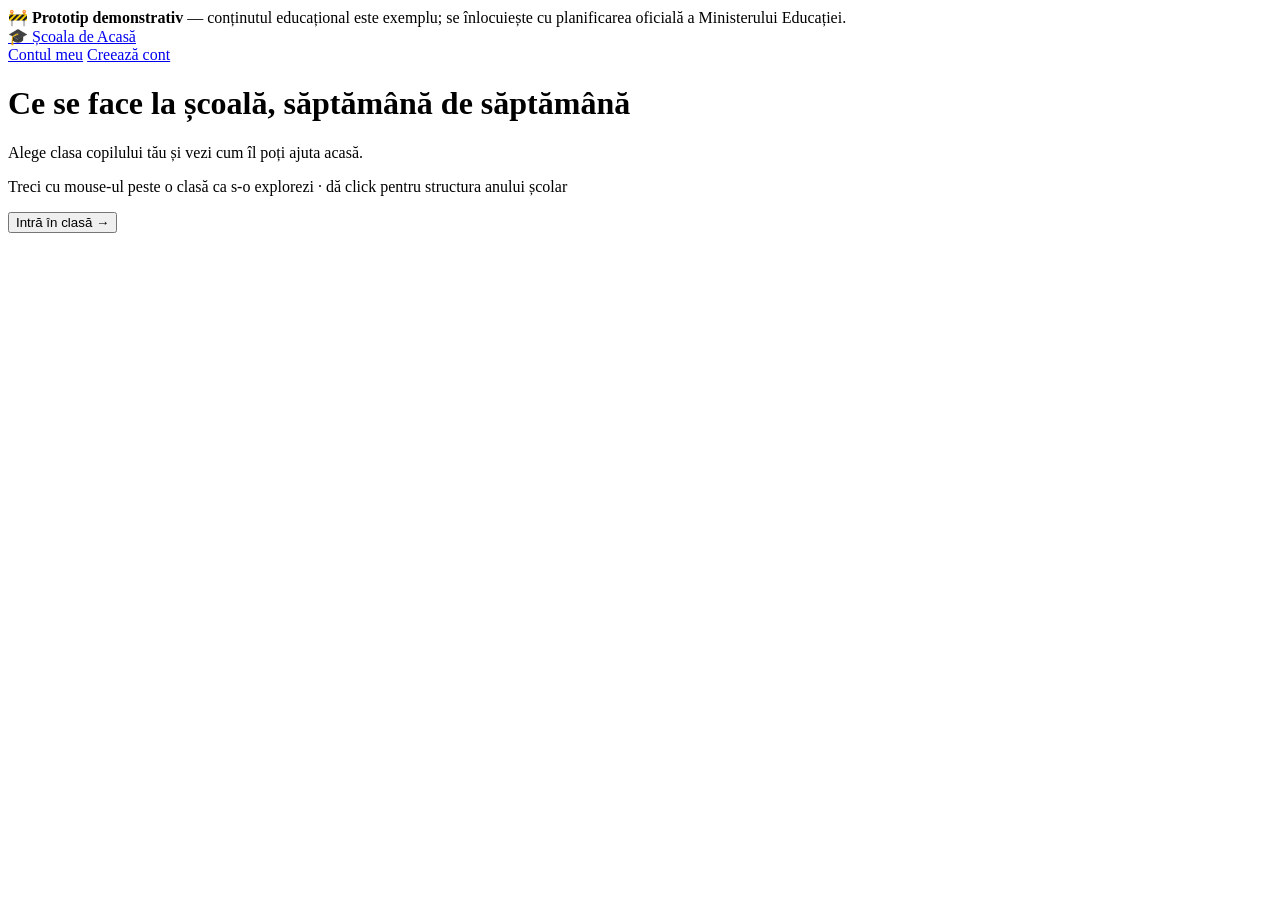
==== index.html @ e84806fa "Prototip demonstrativ: home (5 clase + animație hover), pagini de clasă și autentificare" ====
<!DOCTYPE html>
<html lang="ro">
<head>
  <meta charset="UTF-8" />
  <meta name="viewport" content="width=device-width, initial-scale=1.0" />
  <title>Școala de Acasă — alege clasa copilului tău</title>
  <link rel="preconnect" href="https://fonts.googleapis.com" />
  <link rel="preconnect" href="https://fonts.gstatic.com" crossorigin />
  <link href="https://fonts.googleapis.com/css2?family=Nunito:wght@700;800;900&family=Inter:wght@400;500;600;700&display=swap" rel="stylesheet" />
  <link rel="stylesheet" href="css/style.css" />
</head>
<body>
  <div class="demo-ribbon">🚧 <b>Prototip demonstrativ</b> — conținutul educațional este exemplu; se înlocuiește cu planificarea oficială a Ministerului Educației.</div>

  <div class="site-home">
    <header class="topbar">
      <a class="brand" href="index.html">
        <span class="mark">🎓</span>
        <span>Școala de Acasă</span>
      </a>
      <div class="actions">
        <a class="btn btn-ghost" href="autentificare.html">Contul meu</a>
        <a class="btn btn-primary" href="autentificare.html">Creează cont</a>
      </div>
    </header>

    <div class="heading">
      <h1>Ce se face la școală, săptămână de săptămână</h1>
      <p>Alege clasa copilului tău și vezi cum îl poți ajuta acasă.</p>
    </div>

    <main class="cards" id="cards">
      <!-- cardurile sunt generate din data.js -->
    </main>

    <p class="footnote">Treci cu mouse-ul peste o clasă ca s-o explorezi · dă click pentru structura anului școlar</p>
  </div>

  <!-- Stratul expandat (morph) -->
  <div class="stage" id="stage">
    <div class="s-emoji" id="s-emoji"></div>
    <div class="s-num" id="s-num"></div>
    <p class="s-desc" id="s-desc"></p>
    <button class="s-cta" id="s-cta">Intră în clasă →</button>
  </div>

  <script src="js/data.js"></script>
  <script src="js/home.js"></script>
</body>
</html>
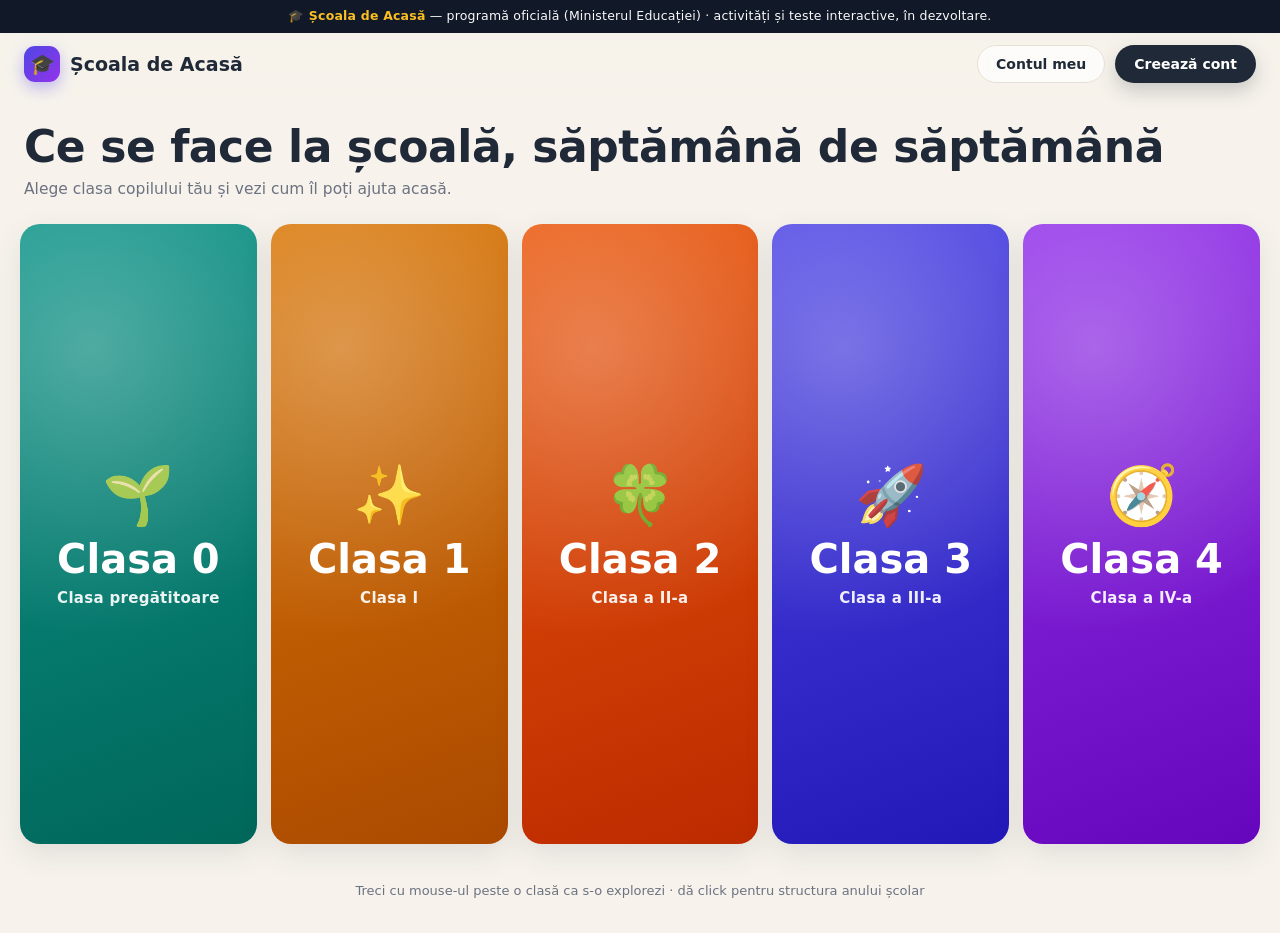
==== commit b90f1a4d: "Adaug activitatea „intrus" și actualizez benzile informative" ====
--- a/index.html
+++ b/index.html
@@ -10,7 +10,7 @@
   <link rel="stylesheet" href="css/style.css" />
 </head>
 <body>
-  <div class="demo-ribbon">🚧 <b>Prototip demonstrativ</b> — conținutul educațional este exemplu; se înlocuiește cu planificarea oficială a Ministerului Educației.</div>
+  <div class="demo-ribbon">🎓 <b>Școala de Acasă</b> — programă oficială (Ministerul Educației) · activități și teste interactive, în dezvoltare.</div>
 
   <div class="site-home">
     <header class="topbar">
--- a/css/style.css
+++ b/css/style.css
@@ -0,0 +1,841 @@
+/* ============================================================
+   Școala de Acasă — stiluri globale (prototip demonstrativ)
+   ============================================================ */
+
+:root {
+  --paper: #f7f3ec;
+  --ink: #1f2937;
+  --muted: #6b7280;
+  --line: #e7e0d4;
+  --radius: 20px;
+  --ease: cubic-bezier(0.22, 1, 0.36, 1);
+  --font-title: 'Nunito', system-ui, sans-serif;
+  --font-body: 'Inter', system-ui, sans-serif;
+}
+
+* { box-sizing: border-box; }
+
+html, body {
+  margin: 0;
+  padding: 0;
+  height: 100%;
+}
+
+body {
+  font-family: var(--font-body);
+  background: var(--paper);
+  color: var(--ink);
+  -webkit-font-smoothing: antialiased;
+  text-rendering: optimizeLegibility;
+}
+
+a { color: inherit; text-decoration: none; }
+button { font-family: inherit; cursor: pointer; }
+
+h1, h2, h3, h4 {
+  font-family: var(--font-title);
+  font-weight: 800;
+  letter-spacing: -0.01em;
+  margin: 0;
+}
+
+/* Banda demo */
+.demo-ribbon {
+  position: relative;
+  z-index: 10;
+  background: #111827;
+  color: #f9fafb;
+  text-align: center;
+  font-size: 12.5px;
+  padding: 7px 14px;
+  letter-spacing: 0.2px;
+  line-height: 1.5;
+}
+.demo-ribbon b { color: #fbbf24; }
+
+/* Topbar */
+.topbar {
+  position: sticky;
+  top: 0;
+  z-index: 90;
+  display: flex;
+  align-items: center;
+  justify-content: space-between;
+  padding: 12px 24px;
+  pointer-events: none;
+  background: rgba(247, 243, 236, 0.9);
+  backdrop-filter: blur(8px);
+}
+.brand {
+  display: flex;
+  align-items: center;
+  gap: 10px;
+  font-family: var(--font-title);
+  font-weight: 800;
+  font-size: 19px;
+  pointer-events: auto;
+}
+.brand .mark {
+  width: 36px; height: 36px;
+  border-radius: 11px;
+  background: linear-gradient(135deg, #4f46e5, #9333ea);
+  display: grid; place-items: center;
+  font-size: 20px;
+  color: #fff;
+  box-shadow: 0 6px 16px rgba(79,70,229,0.35);
+}
+.topbar .actions {
+  pointer-events: auto;
+  display: flex;
+  gap: 10px;
+  align-items: center;
+}
+.btn {
+  display: inline-flex;
+  align-items: center;
+  gap: 8px;
+  border-radius: 999px;
+  padding: 10px 18px;
+  font-weight: 700;
+  font-size: 14px;
+  border: 1px solid transparent;
+  transition: transform .15s var(--ease), box-shadow .15s var(--ease), background .15s;
+}
+.btn:active { transform: translateY(1px) scale(.99); }
+.btn-primary {
+  background: #1f2937;
+  color: #fff;
+  box-shadow: 0 8px 20px rgba(31,41,55,0.22);
+}
+.btn-primary:hover { background: #111827; }
+.btn-ghost {
+  background: rgba(255,255,255,0.7);
+  color: var(--ink);
+  border-color: var(--line);
+  backdrop-filter: blur(8px);
+}
+.btn-ghost:hover { background: #fff; }
+
+/* ============================================================
+   HOME
+   ============================================================ */
+.site-home {
+  min-height: 100vh;
+  display: flex;
+  flex-direction: column;
+}
+.heading {
+  padding: 26px 24px 14px;
+  pointer-events: none;
+}
+.heading h1 { font-size: clamp(26px, 4vw, 44px); }
+.heading p { color: var(--muted); margin: 8px 0 0; font-size: 15.5px; }
+
+.cards {
+  position: relative;
+  flex: 1;
+  display: flex;
+  gap: 14px;
+  padding: 12px 20px 20px;
+  min-height: 0;
+}
+.card {
+  position: relative;
+  flex: 1 1 0;
+  min-width: 0;
+  border-radius: var(--radius);
+  overflow: hidden;
+  cursor: pointer;
+  display: flex;
+  flex-direction: column;
+  align-items: center;
+  justify-content: center;
+  gap: 10px;
+  color: #fff;
+  transition: transform .4s var(--ease), opacity .4s var(--ease), box-shadow .4s var(--ease);
+  box-shadow: 0 10px 30px rgba(31,41,55,0.10);
+  user-select: none;
+}
+.card .c-emoji { font-size: clamp(34px, 5vw, 58px); transition: transform .4s var(--ease); }
+.card .c-num {
+  font-family: var(--font-title);
+  font-weight: 800;
+  font-size: clamp(22px, 3.4vw, 40px);
+  line-height: 1;
+}
+.card .c-name {
+  font-size: clamp(12px, 1.4vw, 15px);
+  font-weight: 700;
+  opacity: 0.92;
+  letter-spacing: 0.3px;
+}
+.card:hover { transform: translateY(-6px); box-shadow: 0 18px 44px rgba(31,41,55,0.2); }
+.card:hover .c-emoji { transform: scale(1.12); }
+.card.dim { opacity: 0; transform: scale(0.96); }
+.card.picked { z-index: 40; }
+
+/* Fundal texturat subtil pe carduri */
+.card::after {
+  content: "";
+  position: absolute; inset: 0;
+  background: radial-gradient(circle at 30% 20%, rgba(255,255,255,0.28), transparent 55%);
+  pointer-events: none;
+}
+
+/* Stratul "expandat" (morph) */
+.stage {
+  position: fixed;
+  z-index: 60;
+  border-radius: var(--radius);
+  overflow: hidden;
+  color: #fff;
+  display: flex;
+  flex-direction: column;
+  align-items: center;
+  justify-content: center;
+  text-align: center;
+  gap: 14px;
+  padding: 32px;
+  opacity: 0;
+  pointer-events: none;
+  box-shadow: 0 30px 80px rgba(31,41,55,0.35);
+}
+.stage.on { opacity: 1; }
+.stage .s-emoji { font-size: clamp(60px, 10vw, 120px); animation: float 3s ease-in-out infinite; }
+.stage .s-num {
+  font-family: var(--font-title);
+  font-weight: 800;
+  font-size: clamp(30px, 6vw, 76px);
+  line-height: 1;
+}
+.stage .s-desc {
+  max-width: 520px;
+  font-size: clamp(14px, 1.6vw, 18px);
+  opacity: 0.92;
+  margin: 0;
+}
+.stage .s-cta {
+  margin-top: 8px;
+  background: #fff;
+  color: #111827;
+  font-weight: 800;
+  font-size: 15px;
+  padding: 13px 26px;
+  border-radius: 999px;
+  border: none;
+  box-shadow: 0 10px 26px rgba(0,0,0,0.18);
+  transition: transform .15s var(--ease);
+}
+.stage .s-cta:active { transform: scale(0.97); }
+
+@keyframes float {
+  0%, 100% { transform: translateY(0); }
+  50% { transform: translateY(-10px); }
+}
+
+.footnote {
+  text-align: center;
+  color: var(--muted);
+  font-size: 13px;
+  padding: 6px 20px 22px;
+  pointer-events: none;
+}
+
+/* ============================================================
+   PAGINA DE CLASA
+   ============================================================ */
+.site-clasa { min-height: 100vh; display: flex; flex-direction: column; }
+
+.class-hero {
+  padding: 26px 24px 26px;
+  display: flex;
+  align-items: center;
+  gap: 20px;
+  color: #fff;
+}
+.class-hero .ch-emoji { font-size: 64px; line-height: 1; }
+.class-hero h1 { font-size: clamp(26px, 4.4vw, 48px); }
+.class-hero p { margin: 6px 0 0; opacity: 0.92; font-size: 15.5px; max-width: 640px; }
+
+.clasa-wrap { padding: 14px 28px 70px; max-width: 1080px; width: 100%; margin: 0 auto; }
+
+.chips { display: flex; flex-wrap: wrap; gap: 8px; margin: 8px 0 22px; }
+.chip {
+  background: #fff;
+  border: 1px solid var(--line);
+  border-radius: 999px;
+  padding: 7px 14px;
+  font-size: 13px;
+  font-weight: 600;
+  color: var(--ink);
+}
+
+.semestre h2 {
+  font-size: 20px;
+  margin: 26px 0 12px;
+  display: flex;
+  align-items: center;
+  gap: 10px;
+}
+.semestre h2 .dot {
+  width: 10px; height: 10px; border-radius: 50%;
+  background: currentColor;
+}
+
+.unitcard {
+  background: #fff;
+  border: 1px solid var(--line);
+  border-radius: 16px;
+  margin-bottom: 12px;
+  overflow: hidden;
+  box-shadow: 0 4px 14px rgba(31,41,55,0.04);
+}
+.unitcard summary {
+  list-style: none;
+  cursor: pointer;
+  padding: 16px 18px;
+  display: flex;
+  align-items: center;
+  gap: 14px;
+  font-weight: 700;
+  font-size: 15px;
+}
+.unitcard summary::-webkit-details-marker { display: none; }
+.unitcard summary .chev { margin-left: auto; transition: transform .3s var(--ease); }
+.unitcard[open] summary .chev { transform: rotate(180deg); }
+.unitcard .uc-body { padding: 0 18px 18px; color: var(--muted); font-size: 14px; line-height: 1.6; }
+.unitcard .uc-body .tag {
+  display: inline-block;
+  font-size: 12px;
+  font-weight: 700;
+  padding: 3px 9px;
+  border-radius: 7px;
+  margin-bottom: 6px;
+}
+.unitcard .weeks { font-size: 12.5px; color: var(--muted); margin-top: 8px; }
+
+.note-demo {
+  background: #fff7ed;
+  border: 1px solid #fdba74;
+  color: #7c2d12;
+  border-radius: 14px;
+  padding: 14px 18px;
+  font-size: 13.5px;
+  line-height: 1.55;
+  margin: 8px 0 24px;
+}
+
+.subscribe-bar {
+  margin-top: 34px;
+  background: linear-gradient(135deg, #1f2937, #374151);
+  color: #fff;
+  border-radius: var(--radius);
+  padding: 26px 28px;
+  display: flex;
+  align-items: center;
+  gap: 20px;
+  flex-wrap: wrap;
+}
+.subscribe-bar h3 { font-size: 20px; }
+.subscribe-bar p { margin: 6px 0 0; opacity: 0.85; font-size: 14px; }
+.subscribe-bar .btn-primary { background: #fbbf24; color: #111827; margin-left: auto; }
+.subscribe-bar .btn-primary:hover { background: #f59e0b; }
+
+.orc-label {
+  margin: 2px 0 20px; color: var(--muted); font-size: 13px; line-height: 1.5;
+}
+.orar { margin: 28px 0 4px; }
+.orar h2 {
+  font-size: 20px; margin: 0 0 12px; display: flex; align-items: center; gap: 10px;
+}
+.orar-grid {
+  display: grid; grid-template-columns: repeat(auto-fill, minmax(160px, 1fr)); gap: 10px;
+}
+.orar-item {
+  background: #fff; border: 1px solid var(--line); border-radius: 12px;
+  padding: 12px 14px; display: flex; align-items: center; justify-content: space-between; gap: 10px;
+}
+.orar-item .od { font-size: 13.5px; font-weight: 600; }
+.orar-item b { font-size: 19px; font-family: var(--font-title); font-weight: 800; }
+.orar-item.total { background: #111827; color: #fff; border-color: #111827; }
+
+.mod-weeks { color: var(--muted); font-size: 13px; margin: -6px 0 14px; }
+.theme {
+  background: #fff; border: 1px solid var(--line);
+  border-left: 4px solid #4f46e5;
+  border-radius: 12px; padding: 12px 16px; margin-bottom: 10px;
+  box-shadow: 0 4px 12px rgba(31,41,55,0.04);
+}
+.theme .theme-head { display: flex; align-items: center; gap: 10px; flex-wrap: wrap; }
+.theme .theme-title { font-weight: 700; font-size: 15px; }
+.theme .theme-tag {
+  display: inline-block;
+  font-size: 11px;
+  font-weight: 800;
+  letter-spacing: 0.3px;
+  padding: 3px 8px;
+  border-radius: 7px;
+  text-transform: uppercase;
+}
+.theme .theme-meta { color: var(--muted); font-size: 12.5px; margin-top: 4px; }
+
+/* ============================================================
+   AUTENTIFICARE
+   ============================================================ */
+.site-auth {
+  min-height: 100vh;
+  display: grid;
+  grid-template-columns: 1fr 1fr;
+}
+.auth-side {
+  background: linear-gradient(150deg, #4f46e5, #9333ea 60%, #a855f7);
+  color: #fff;
+  padding: 56px 48px;
+  display: flex;
+  flex-direction: column;
+  justify-content: center;
+  gap: 20px;
+}
+.auth-side .big-emoji { font-size: 72px; line-height: 1; }
+.auth-side h1 { font-size: clamp(28px, 4vw, 46px); }
+.auth-side p { font-size: 16px; opacity: 0.92; line-height: 1.6; margin: 0; max-width: 440px; }
+.auth-side ul { list-style: none; margin: 8px 0 0; padding: 0; display: grid; gap: 12px; font-size: 15px; }
+.auth-side li { display: flex; gap: 10px; align-items: center; }
+
+.auth-main {
+  display: flex;
+  align-items: center;
+  justify-content: center;
+  padding: 48px 32px;
+}
+.auth-card { width: 100%; max-width: 420px; }
+
+.tabs {
+  display: flex;
+  background: #e9e3d8;
+  border-radius: 999px;
+  padding: 5px;
+  margin-bottom: 24px;
+}
+.tabs button {
+  flex: 1;
+  border: none;
+  background: transparent;
+  padding: 11px;
+  border-radius: 999px;
+  font-weight: 700;
+  font-size: 14.5px;
+  color: var(--muted);
+  transition: background .2s, color .2s;
+}
+.tabs button.active { background: #fff; color: var(--ink); box-shadow: 0 3px 10px rgba(31,41,55,0.08); }
+
+.field { margin-bottom: 16px; }
+.field label { display: block; font-size: 13px; font-weight: 700; margin-bottom: 6px; color: #374151; }
+.field input {
+  width: 100%;
+  padding: 13px 14px;
+  border: 1.5px solid var(--line);
+  border-radius: 12px;
+  font-size: 15px;
+  font-family: var(--font-body);
+  background: #fff;
+  transition: border-color .15s, box-shadow .15s;
+}
+.field input:focus {
+  outline: none;
+  border-color: #4f46e5;
+  box-shadow: 0 0 0 4px rgba(79,70,229,0.12);
+}
+.field .hint { font-size: 12px; color: var(--muted); margin-top: 5px; }
+.password-wrap { position: relative; }
+.password-wrap input { padding-right: 46px; }
+.password-wrap .toggle {
+  position: absolute;
+  right: 8px; top: 50%;
+  transform: translateY(-50%);
+  border: none; background: transparent;
+  font-size: 14px; color: var(--muted);
+  padding: 6px;
+}
+.strength { display: flex; gap: 5px; margin-top: 7px; }
+.strength span { flex: 1; height: 5px; border-radius: 99px; background: var(--line); }
+.strength[data-level="1"] span:nth-child(-n+1) { background: #ef4444; }
+.strength[data-level="2"] span:nth-child(-n+2) { background: #f59e0b; }
+.strength[data-level="3"] span:nth-child(-n+3) { background: #eab308; }
+.strength[data-level="4"] span:nth-child(-n+4) { background: #22c55e; }
+
+.check { display: flex; gap: 9px; align-items: flex-start; font-size: 13px; color: var(--muted); margin: 6px 0 18px; }
+.check input { margin-top: 2px; }
+
+.divider {
+  display: flex; align-items: center; gap: 12px;
+  color: var(--muted); font-size: 12.5px; margin: 20px 0;
+}
+.divider::before, .divider::after { content: ""; flex: 1; height: 1px; background: var(--line); }
+
+.btn-google {
+  width: 100%;
+  background: #fff;
+  border: 1.5px solid var(--line);
+  border-radius: 12px;
+  padding: 12px;
+  font-weight: 700;
+  font-size: 14.5px;
+  display: flex; align-items: center; justify-content: center; gap: 10px;
+  color: var(--ink);
+}
+.btn-google:hover { background: #fafafa; }
+.btn-block { width: 100%; justify-content: center; padding: 13px; font-size: 15px; }
+
+.form-msg {
+  border-radius: 12px;
+  padding: 12px 14px;
+  font-size: 13.5px;
+  margin-bottom: 16px;
+  display: none;
+  line-height: 1.5;
+}
+.form-msg.show { display: block; }
+.form-msg.err { background: #fef2f2; border: 1px solid #fecaca; color: #991b1b; }
+.form-msg.ok { background: #f0fdf4; border: 1px solid #bbf7d0; color: #166534; }
+
+.switch { text-align: center; font-size: 13.5px; color: var(--muted); margin-top: 18px; }
+.switch a { color: #4f46e5; font-weight: 700; }
+.auth-note {
+  margin-top: 22px;
+  font-size: 12px; color: var(--muted);
+  background: #f1ede4; border: 1px dashed var(--line);
+  border-radius: 12px; padding: 12px 14px; line-height: 1.55;
+}
+
+.back-link { margin-bottom: 18px; display: inline-block; font-size: 13.5px; font-weight: 700; color: var(--muted); }
+.back-link:hover { color: var(--ink); }
+
+/* ============================================================
+   Responsive
+   ============================================================ */
+@media (max-width: 820px) {
+  .stage { display: none; }
+  .cards { flex-direction: column; gap: 12px; padding: 10px 14px 16px; }
+  .card { min-height: 82px; flex: none; gap: 6px; }
+  .card .c-num { font-size: 22px; }
+  .card .c-emoji { font-size: 32px; }
+  .site-auth { grid-template-columns: 1fr; }
+  .auth-side { display: none; }
+  .auth-main { padding: 24px 18px; }
+  .class-hero { flex-direction: column; align-items: flex-start; padding: 22px 18px; }
+  .clasa-wrap { padding: 10px 18px 70px; }
+  .heading { padding: 20px 18px 12px; }
+  .heading h1 { font-size: 24px; }
+  .heading p { font-size: 14px; }
+  .topbar { padding: 10px 14px; }
+  .brand { font-size: 16px; }
+  .btn { padding: 9px 14px; font-size: 13px; }
+  .subscribe-bar { padding: 20px; }
+  .orar-grid { grid-template-columns: repeat(auto-fill, minmax(140px, 1fr)); }
+}
+
+/* ============================================================
+   CONT / DASHBOARD (profil copil + mascotă ou)
+   ============================================================ */
+.site-cont { min-height: 100vh; display: flex; flex-direction: column; }
+.cont-wrap { max-width: 860px; width: 100%; margin: 0 auto; padding: 20px 24px 80px; }
+
+.cont-head { padding: 18px 24px 6px; }
+.cont-head h1 { font-size: clamp(24px, 4vw, 40px); }
+.cont-head p { color: var(--muted); margin: 6px 0 0; font-size: 15px; }
+
+.step-card {
+  background: #fff; border: 1px solid var(--line); border-radius: var(--radius);
+  padding: 26px 28px; margin-top: 18px; box-shadow: 0 8px 24px rgba(31,41,55,0.06);
+}
+.step-card h2 { font-size: 21px; margin-bottom: 6px; }
+.step-card .sub { color: var(--muted); font-size: 14px; margin: 0 0 20px; }
+
+.field-label { display: block; font-size: 13px; font-weight: 700; margin: 0 0 8px; color: #374151; }
+.field select {
+  width: 100%; padding: 13px 14px;
+  border: 1.5px solid var(--line); border-radius: 12px;
+  font-size: 15px; font-family: var(--font-body); background: #fff; color: var(--ink);
+}
+.field select:focus { outline: none; border-color: #4f46e5; box-shadow: 0 0 0 4px rgba(79,70,229,0.12); }
+
+.sex-picker { display: grid; grid-template-columns: 1fr 1fr; gap: 12px; margin: 6px 0 18px; }
+.sex-option {
+  border: 2px solid var(--line); border-radius: 16px;
+  padding: 16px; display: flex; align-items: center; gap: 14px; cursor: pointer;
+  transition: border-color .15s, box-shadow .15s, background .15s;
+}
+.sex-option input { position: absolute; opacity: 0; pointer-events: none; }
+.sex-option .sex-emoji { font-size: 34px; }
+.sex-option .sex-label { display: block; font-weight: 800; font-size: 15px; }
+.sex-option .sex-hint { display: block; font-size: 12.5px; color: var(--muted); margin-top: 2px; }
+.sex-option.boy { --sel: #3b82f6; }
+.sex-option.girl { --sel: #ec4899; }
+.sex-option:has(input:checked) { border-color: var(--sel); background: #f8fafc; box-shadow: 0 6px 16px rgba(31,41,55,0.10); }
+
+.row { display: grid; grid-template-columns: 1fr 1fr; gap: 14px; }
+
+.dashboard { text-align: center; }
+.child-card {
+  display: inline-flex; align-items: center; gap: 30px; flex-wrap: wrap; justify-content: center;
+  background: #fff; border: 1px solid var(--line); border-radius: var(--radius);
+  padding: 28px 34px; margin: 18px 0 22px; box-shadow: 0 8px 24px rgba(31,41,55,0.06);
+  text-align: left;
+}
+.egg-stage { position: relative; width: 180px; height: 230px; display: grid; place-items: center; }
+.egg-svg { width: 160px; height: auto; filter: drop-shadow(0 12px 20px rgba(31,41,55,0.16)); }
+.egg-acc { position: absolute; font-size: 30px; animation: bob 2.6s ease-in-out infinite; }
+.egg-acc.a1 { top: 10px; left: 0; }
+.egg-acc.a2 { bottom: 6px; right: 2px; animation-delay: .6s; }
+.egg-acc.a3 { bottom: 16px; left: -2px; animation-delay: 1.2s; }
+@keyframes bob { 0%, 100% { transform: translateY(0); } 50% { transform: translateY(-9px); } }
+
+.child-meta h3 { font-size: 22px; }
+.child-meta .meta { color: var(--muted); font-size: 14.5px; line-height: 1.7; margin-top: 6px; }
+
+.points-box {
+  display: inline-flex; align-items: center; gap: 10px;
+  background: linear-gradient(135deg, #fbbf24, #f59e0b); color: #7c2d12;
+  font-family: var(--font-title); font-weight: 800; font-size: 16px;
+  border-radius: 999px; padding: 10px 20px;
+}
+.egg-progress { color: var(--muted); font-size: 13.5px; max-width: 460px; margin: 14px auto 22px; line-height: 1.6; }
+.cta-row { display: flex; gap: 12px; justify-content: center; flex-wrap: wrap; }
+
+@media (max-width: 560px) {
+  .row { grid-template-columns: 1fr; }
+  .sex-picker { grid-template-columns: 1fr; }
+  .cont-wrap { padding: 14px 16px 60px; }
+  .child-card { flex-direction: column; text-align: center; padding: 20px; }
+  .child-meta { text-align: center; }
+}
+
+/* ============================================================
+   ETAPE MASCOTĂ (progres)
+   ============================================================ */
+.stage-name { display: inline-block; font-weight: 800; color: var(--ink); }
+.stage-next { color: var(--muted); }
+.egg-bar-wrap {
+  height: 9px; background: var(--line); border-radius: 99px;
+  max-width: 360px; margin: 12px auto 0; overflow: hidden;
+}
+.egg-bar {
+  height: 100%; background: linear-gradient(90deg, #fbbf24, #f59e0b);
+  border-radius: 99px; transition: width .5s var(--ease);
+}
+
+/* ============================================================
+   LECȚII CLICKABILE (pagina de clasă)
+   ============================================================ */
+.theme-link { cursor: pointer; transition: transform .15s var(--ease), box-shadow .15s var(--ease); }
+.theme-link:hover { transform: translateY(-2px); box-shadow: 0 8px 20px rgba(31,41,55,0.10); }
+.theme-link .theme-open {
+  margin-left: auto; font-size: 12.5px; font-weight: 700;
+  color: var(--muted); white-space: nowrap; transition: color .15s;
+}
+.theme-link:hover .theme-open { color: var(--ink); }
+
+/* ============================================================
+   PAGINA DE LECȚIE
+   ============================================================ */
+.site-lectie { min-height: 100vh; display: flex; flex-direction: column; }
+
+.l-hero {
+  padding: 22px 24px 26px; display: flex; align-items: center; gap: 18px; color: #fff;
+}
+.l-hero .l-emoji { font-size: 54px; line-height: 1; }
+.l-hero h1 { font-size: clamp(23px, 3.6vw, 40px); }
+.l-hero p { margin: 6px 0 0; opacity: 0.92; font-size: 14.5px; }
+.l-points {
+  margin-left: auto; background: rgba(255,255,255,0.18); border: 1px solid rgba(255,255,255,0.35);
+  font-family: var(--font-title); font-weight: 800; font-size: 16px;
+  border-radius: 999px; padding: 8px 16px; white-space: nowrap;
+}
+
+.lectie-wrap { padding: 10px 24px 90px; max-width: 860px; width: 100%; margin: 0 auto; }
+
+.block {
+  background: #fff; border: 1px solid var(--line); border-radius: var(--radius);
+  padding: 22px 24px; margin-top: 18px; box-shadow: 0 6px 20px rgba(31,41,55,0.05);
+}
+.block h2 { font-size: 20px; }
+
+/* Timer */
+.timer-head { display: flex; align-items: center; justify-content: space-between; flex-wrap: wrap; gap: 12px; }
+.timer-pill {
+  font-family: var(--font-title); font-weight: 900; font-size: 34px;
+  letter-spacing: 1px; font-variant-numeric: tabular-nums; color: var(--ink);
+}
+.timer-controls { display: flex; gap: 10px; margin: 14px 0 10px; }
+.timer-hint { color: var(--muted); font-size: 13px; margin: 0; line-height: 1.5; }
+
+/* Activitate */
+.act-block h2 { margin-bottom: 4px; }
+.act-sub { color: var(--muted); font-size: 14px; margin: 0 0 16px; }
+
+.letter-big {
+  text-align: center; margin: 6px 0 18px;
+  font-family: var(--font-title); font-weight: 900; font-size: 84px; line-height: 1;
+}
+.letter-big .letter-low { color: var(--muted); font-size: 46px; margin-left: 10px; }
+
+.word-grid { display: grid; grid-template-columns: repeat(3, 1fr); gap: 12px; }
+.word-card {
+  display: flex; flex-direction: column; align-items: center; gap: 8px;
+  background: #faf8f3; border: 2px solid var(--line); border-radius: 16px;
+  padding: 16px 10px; font-family: var(--font-body); transition: transform .15s var(--ease), border-color .15s;
+}
+.word-card:hover { transform: translateY(-2px); }
+.word-card .wc-emoji { font-size: 34px; }
+.word-card .wc-word { font-weight: 700; font-size: 15px; color: var(--ink); }
+.word-card.ok { border-color: #22c55e; background: #f0fdf4; }
+.word-card.no { animation: shake .4s; border-color: #ef4444; background: #fef2f2; }
+
+.round-prompt { text-align: center; margin-bottom: 18px; }
+.emoji-count { font-size: 34px; line-height: 1.4; word-break: break-word; }
+.emoji-count span { margin: 0 3px; }
+.round-prompt p { color: var(--muted); font-size: 15px; margin: 6px 0 0; }
+.flash-q { font-family: var(--font-title); font-weight: 800; font-size: 40px; }
+.flash-q b { color: #4f46e5; }
+
+.options-grid { display: grid; grid-template-columns: 1fr 1fr; gap: 10px; margin-top: 16px; }
+.opt {
+  display: flex; align-items: center; gap: 10px; text-align: left;
+  background: #faf8f3; border: 2px solid var(--line); border-radius: 14px;
+  padding: 14px 16px; font-size: 16px; font-weight: 600; font-family: var(--font-body);
+  transition: border-color .12s, background .12s, transform .12s;
+}
+.opt:hover { transform: translateY(-1px); border-color: #d8cfc0; }
+.opt .opt-key {
+  display: inline-grid; place-items: center; width: 26px; height: 26px;
+  border-radius: 8px; background: #efe9de; font-weight: 800; font-size: 13px; color: var(--muted); flex: none;
+}
+.opt:disabled { cursor: default; opacity: 1; }
+.opt.ok { border-color: #22c55e; background: #f0fdf4; }
+.opt.ok .opt-key { background: #22c55e; color: #fff; }
+.opt.no { border-color: #ef4444; background: #fef2f2; }
+.opt.no .opt-key { background: #ef4444; color: #fff; }
+
+@keyframes shake {
+  0%, 100% { transform: translateX(0); }
+  25% { transform: translateX(-6px); }
+  50% { transform: translateX(6px); }
+  75% { transform: translateX(-4px); }
+}
+
+.act-done { text-align: center; padding: 20px 0 6px; }
+.done-emoji { font-size: 54px; }
+.act-done p { color: var(--muted); font-size: 15px; line-height: 1.6; }
+
+/* Indicații părinți */
+.tips { background: #fffbeb; border: 1px solid #fde68a; border-radius: 16px; padding: 0 18px; }
+.tips summary {
+  list-style: none; cursor: pointer; padding: 18px 0; font-size: 15px;
+  display: flex; align-items: center; gap: 8px;
+}
+.tips summary::-webkit-details-marker { display: none; }
+.tips summary .chev { margin-left: auto; transition: transform .3s var(--ease); }
+.tips[open] summary .chev { transform: rotate(180deg); }
+.tips ul { margin: 0; padding: 0 0 18px; list-style: none; display: grid; gap: 10px; }
+.tips li {
+  position: relative; padding-left: 24px; color: #78350f; font-size: 14px; line-height: 1.55;
+}
+.tips li::before { content: "🌱"; position: absolute; left: 0; top: 1px; }
+
+/* Quiz */
+.quiz-head { display: flex; align-items: flex-end; justify-content: space-between; flex-wrap: wrap; gap: 8px; margin-bottom: 16px; }
+.quiz-head h2 { font-size: 20px; }
+.quiz-rule { font-size: 12.5px; color: var(--muted); }
+
+.q-progress { margin-bottom: 16px; }
+.q-bar { display: flex; gap: 5px; }
+.q-bar span { flex: 1; height: 6px; border-radius: 99px; background: var(--line); transition: background .2s; }
+.q-bar span.done { background: #22c55e; }
+.q-bar span.cur { background: #fbbf24; }
+
+.q-card { min-height: 120px; }
+.q-title { font-size: 18px; font-weight: 700; line-height: 1.5; margin-bottom: 6px; }
+.q-title .q-num { color: var(--muted); font-weight: 700; font-size: 13px; }
+.q-feedback { margin-top: 14px; min-height: 24px; }
+.fb { font-size: 14.5px; font-weight: 700; }
+.ok-fb { color: #166534; }
+.no-fb { color: #991b1b; }
+.q-next { margin-top: 8px; }
+.q-again { margin-top: 14px; }
+
+.q-result { text-align: center; padding: 10px 0 4px; }
+.res-emoji { font-size: 60px; }
+.q-result h3 { font-size: 24px; margin: 8px 0 6px; }
+.q-result p { color: var(--muted); font-size: 15px; margin: 0; }
+.res-points {
+  margin-top: 12px !important; font-weight: 800; color: #7c2d12 !important;
+  background: #fff7ed; border: 1px solid #fdba74; border-radius: 12px;
+  padding: 10px 14px; display: inline-block;
+}
+
+/* Responsive lecție */
+@media (max-width: 560px) {
+  .lectie-wrap { padding: 8px 14px 70px; }
+  .word-grid { grid-template-columns: repeat(2, 1fr); }
+  .options-grid { grid-template-columns: 1fr; }
+  .l-hero { flex-wrap: wrap; }
+  .l-points { margin-left: 0; }
+  .timer-pill { font-size: 28px; }
+  .letter-big { font-size: 64px; }
+  .flash-q { font-size: 32px; }
+}
+
+/* ============================================================
+   PROGRAMA OFICIALĂ (pagina de clasă)
+   ============================================================ */
+.programa { margin-top: 8px; }
+.programa h2 {
+  font-size: 20px; margin: 28px 0 14px; display: flex; align-items: center; gap: 10px;
+}
+.programa h2 .dot {
+  width: 10px; height: 10px; border-radius: 50%; background: currentColor; flex: none;
+}
+
+.progcard {
+  background: #fff; border: 1px solid var(--line); border-radius: 16px;
+  margin-bottom: 12px; overflow: hidden; box-shadow: 0 4px 14px rgba(31,41,55,0.04);
+  transition: border-color .15s, box-shadow .15s;
+}
+.progcard:hover { box-shadow: 0 8px 22px rgba(31,41,55,0.08); }
+.progcard summary {
+  list-style: none; cursor: pointer; padding: 16px 18px;
+  display: flex; align-items: center; gap: 12px;
+  font-family: var(--font-title); font-weight: 800; font-size: 15px;
+}
+.progcard summary::-webkit-details-marker { display: none; }
+.progcard .pc-emoji { font-size: 26px; line-height: 1; }
+.progcard .pc-name { flex: 1; min-width: 0; }
+.progcard summary .chev {
+  margin-left: 8px; transition: transform .3s var(--ease); color: var(--muted); font-size: 14px;
+}
+.progcard[open] summary .chev { transform: rotate(180deg); }
+
+.pc-body { padding: 0 18px 20px; }
+.pc-label {
+  font-size: 11.5px; font-weight: 800; text-transform: uppercase; letter-spacing: 0.5px;
+  color: var(--muted); margin: 14px 0 8px;
+}
+.pc-label:first-child { margin-top: 0; }
+.pc-list { margin: 0; padding: 0 0 0 18px; display: grid; gap: 7px; }
+.pc-list li { font-size: 14px; line-height: 1.55; color: #374151; }
+.pc-list.pc-con li { color: #1f2937; }
+.pc-list.pc-con li::marker { color: #9a8f7a; }
+
+.prog-note {
+  margin: 22px 0 4px; padding: 14px 16px;
+  background: #f1ede4; border: 1px dashed var(--line); border-radius: 12px;
+  font-size: 12.5px; color: var(--muted); line-height: 1.65;
+}
+.prog-note b { color: var(--ink); }
+
+@media (max-width: 560px) {
+  .progcard summary { padding: 14px 16px; gap: 10px; }
+  .pc-body { padding: 0 16px 18px; }
+}
